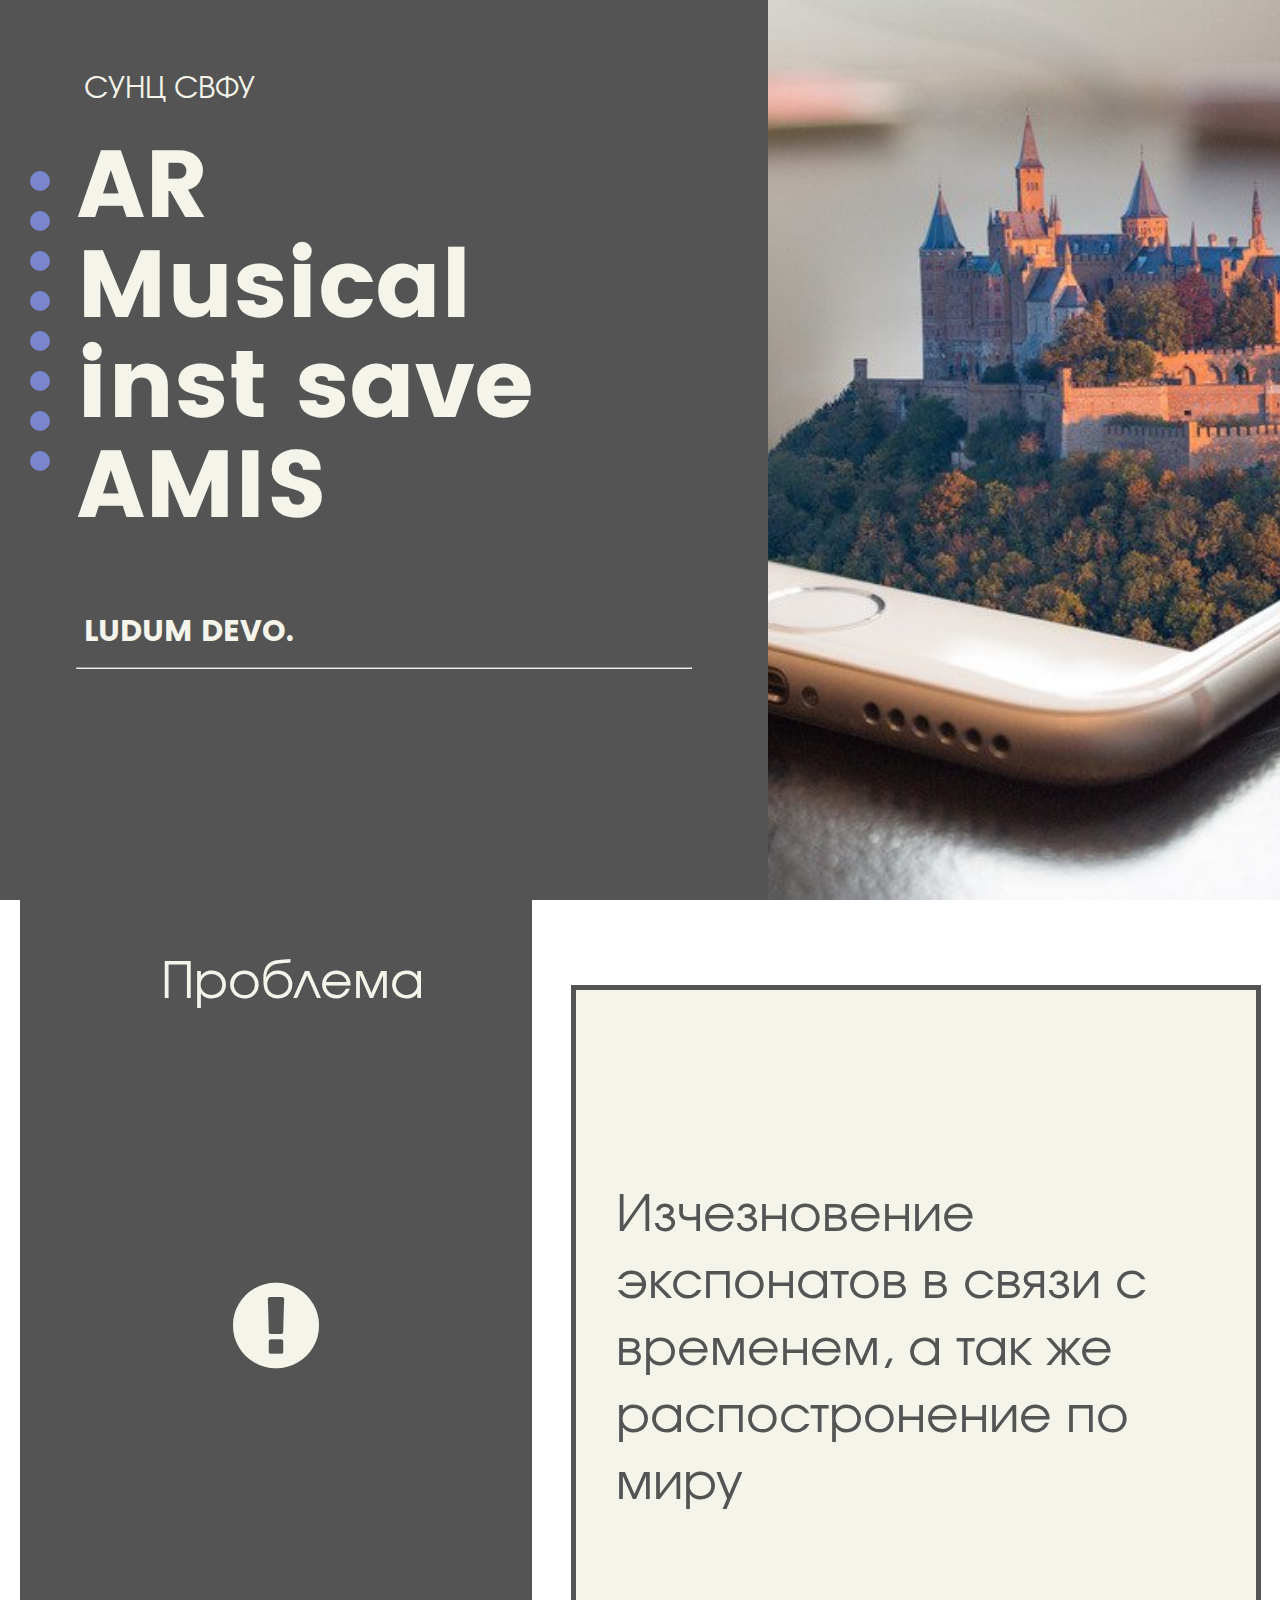
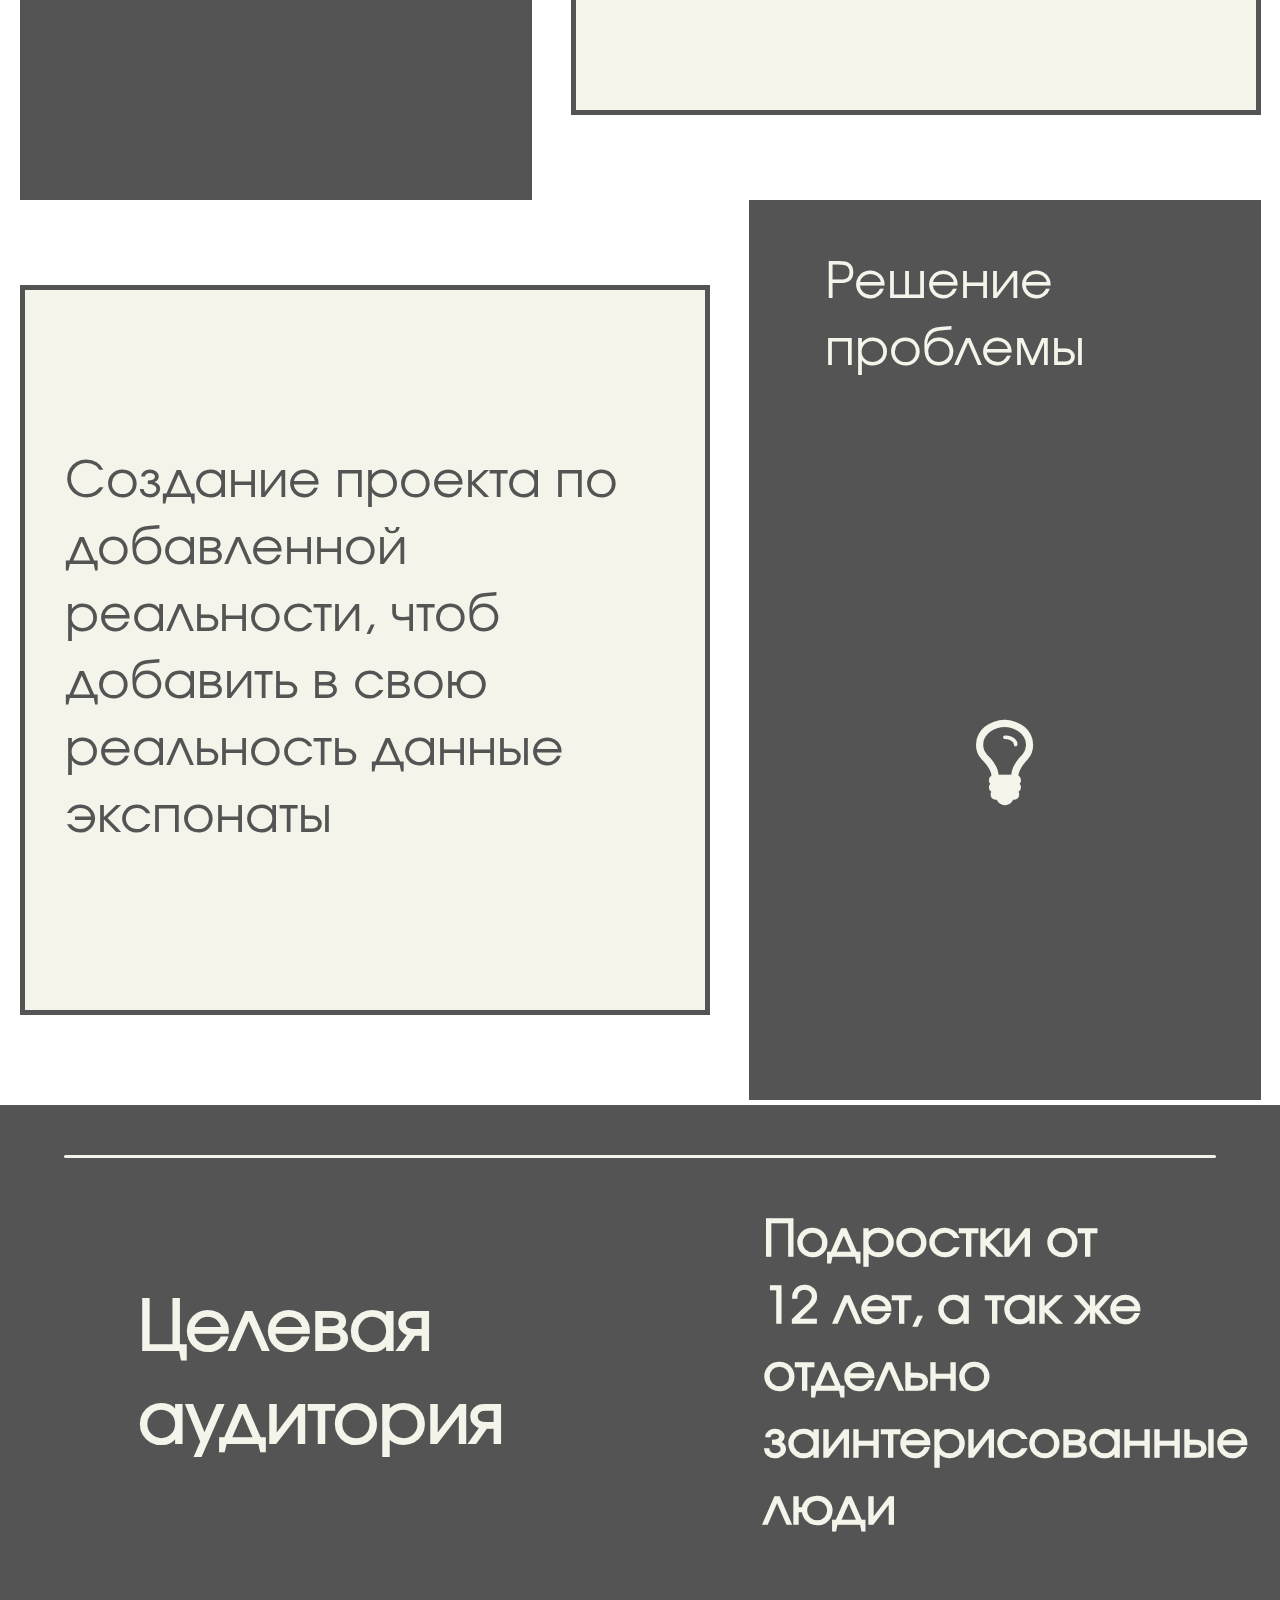
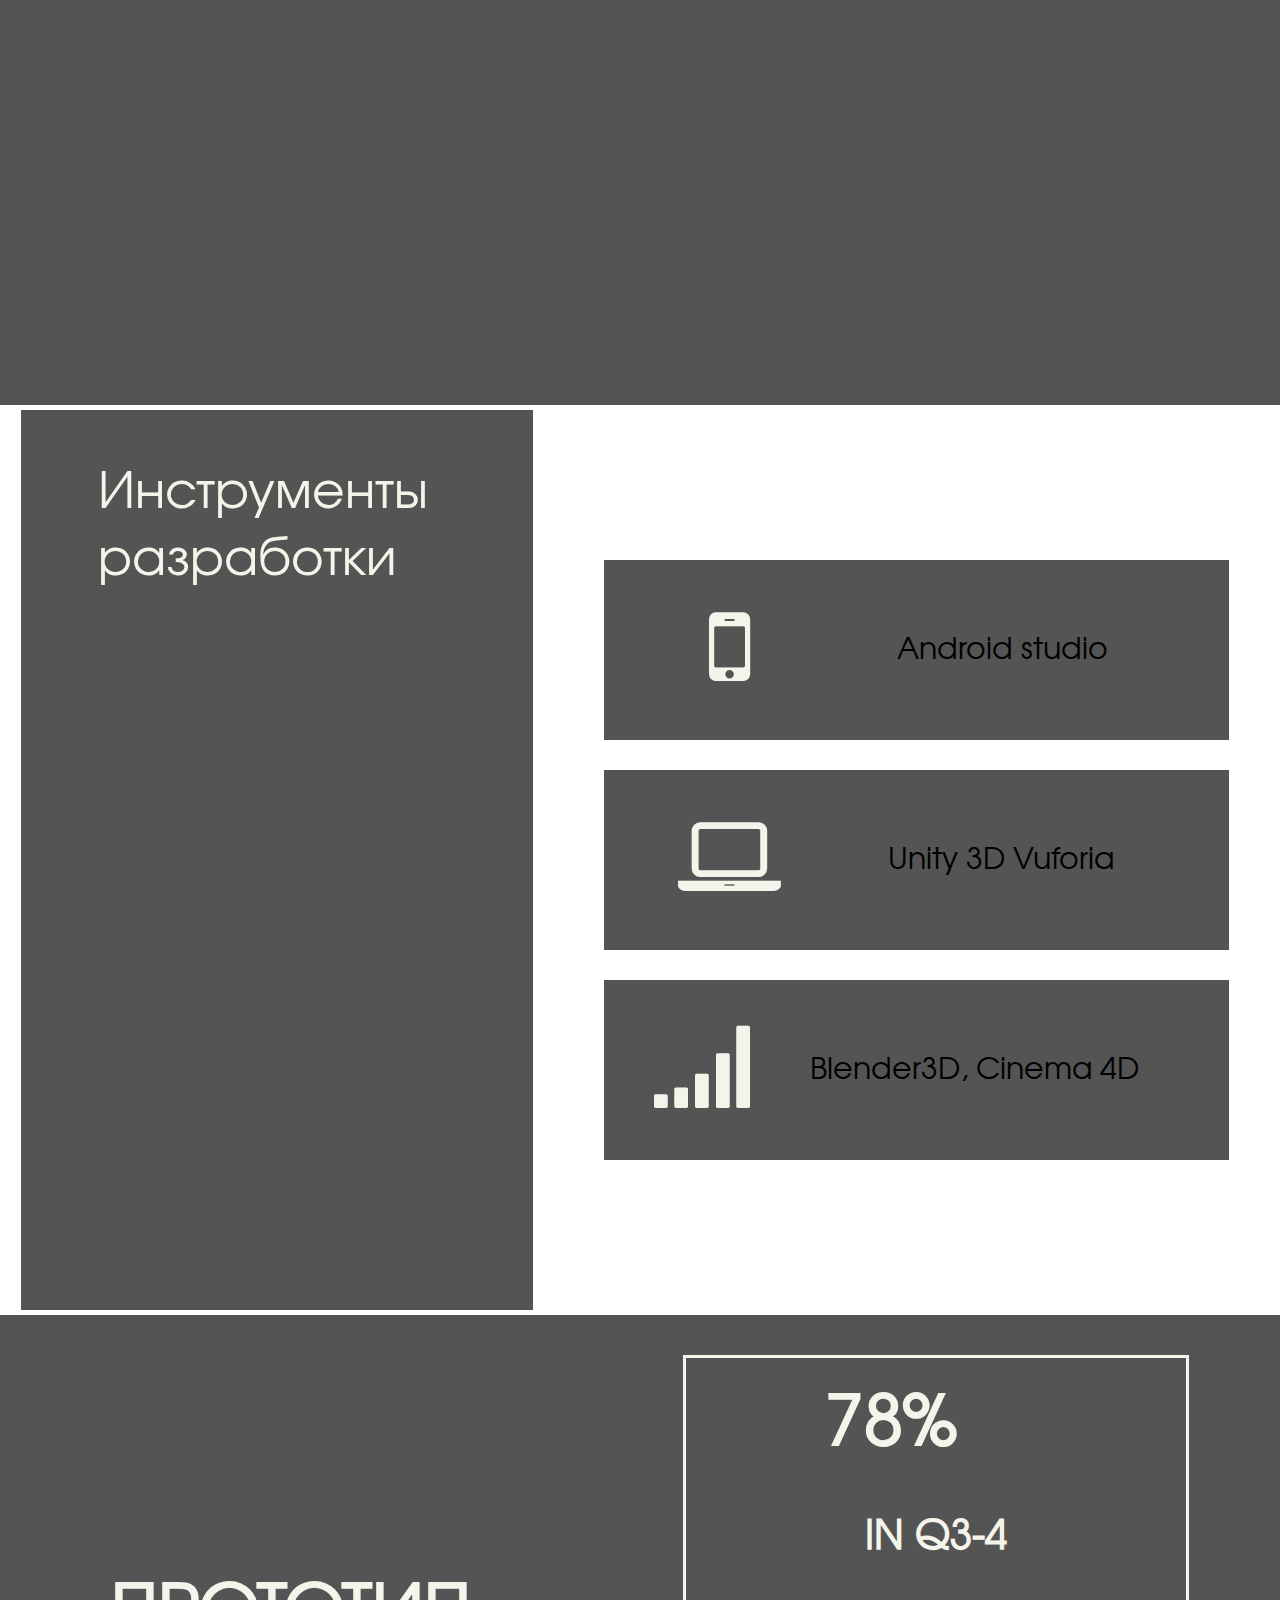
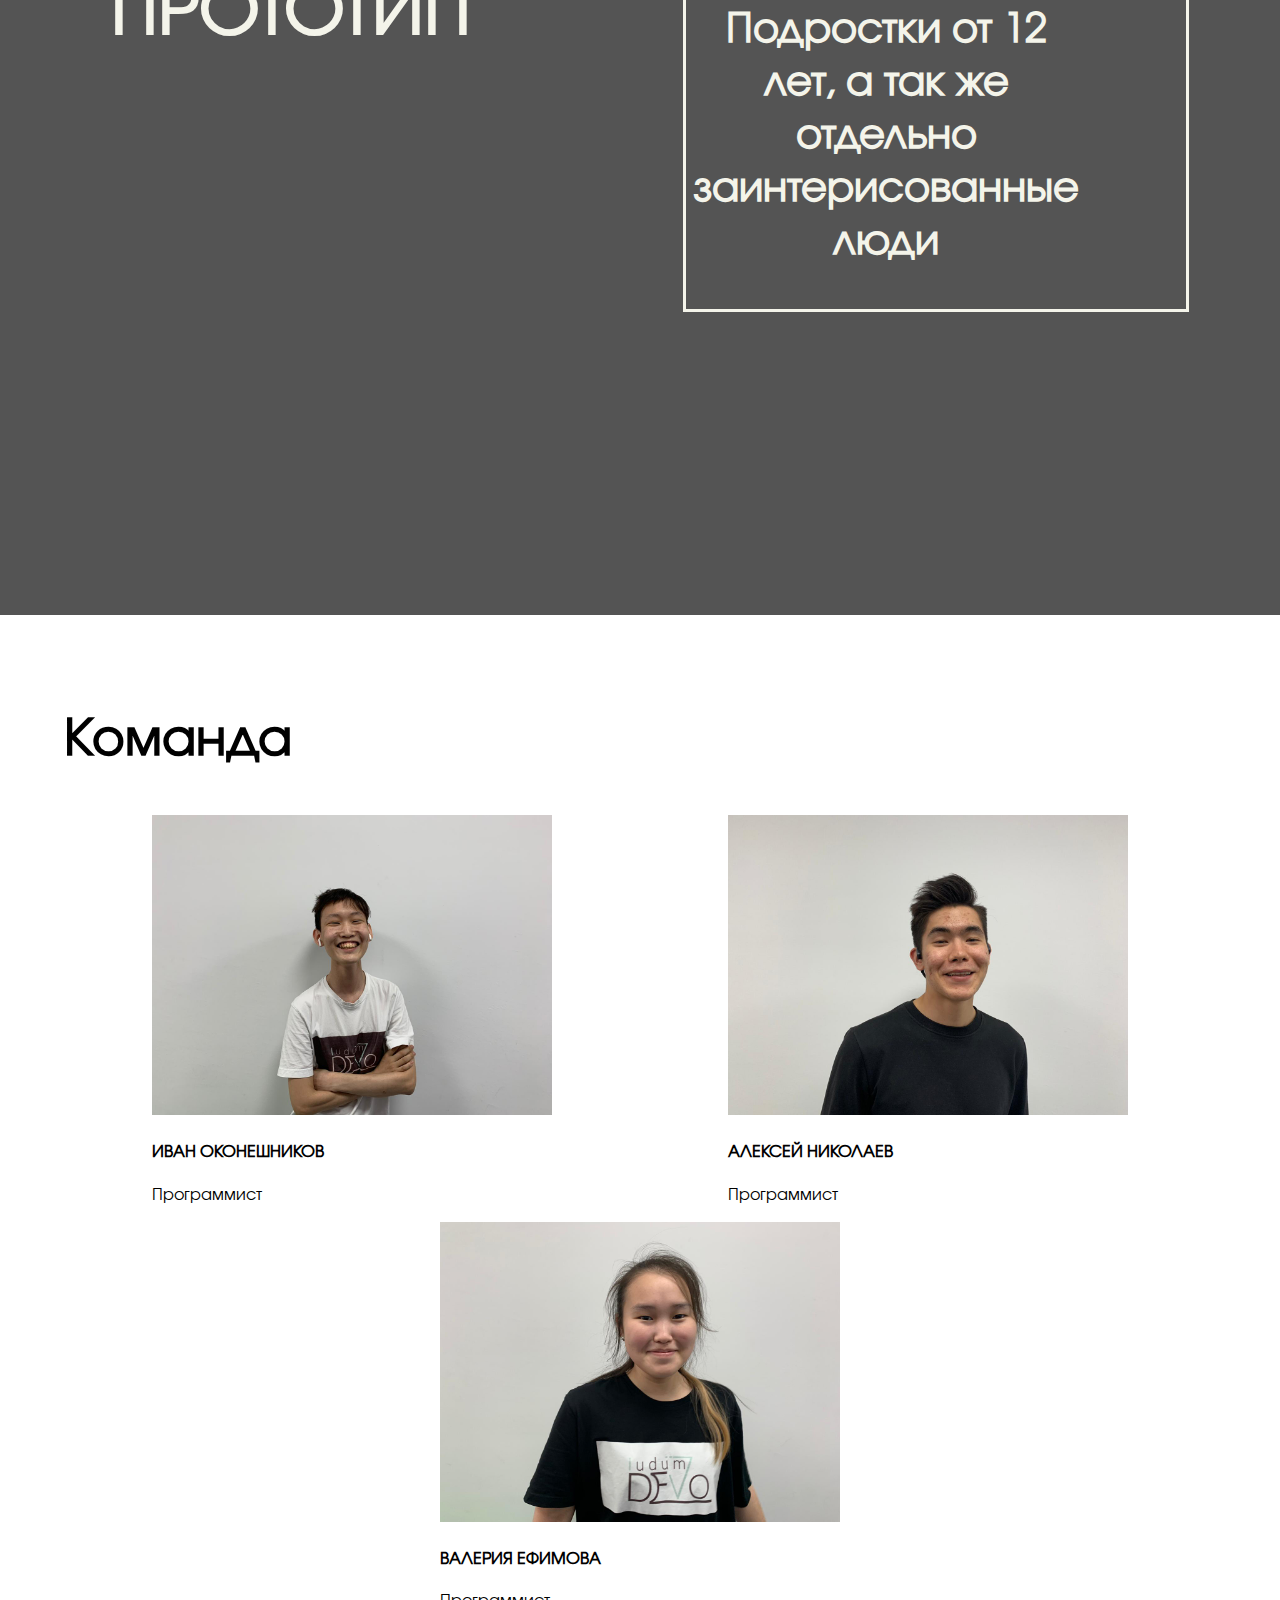
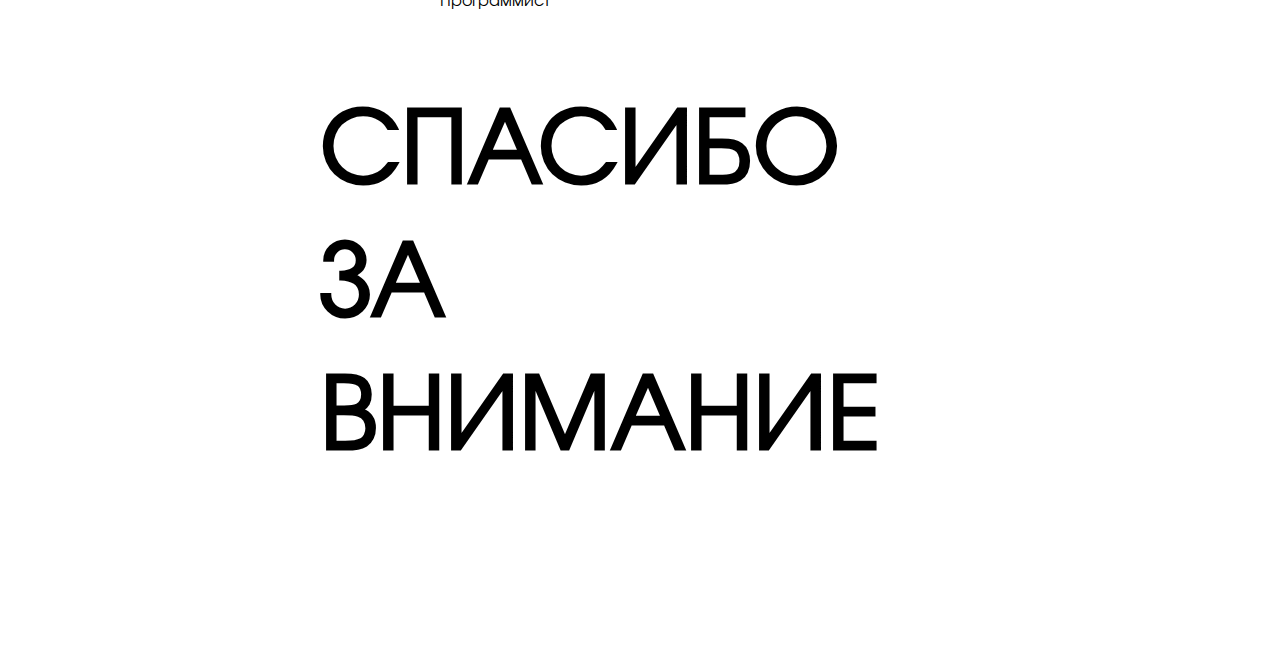
==== index.html @ 3283ed9b "Add files via upload" ====
<!DOCTYPE html>
<html lang="en">
<head>
	<meta charset="UTF-8">
	<link rel="stylesheet" href="oynski.css">
	<link href="https://stackpath.bootstrapcdn.com/font-awesome/4.7.0/css/font-awesome.min.css" rel="stylesheet">
	<title>Document</title>
</head>
<body>
	<header id="page1">
	   <div class="first_container" >
		<p>СУНЦ СВФУ</p>
        <h1>AR Musical inst save AMIS</h1>
        <h4>LUDUM DEVO.</h4>
        <hr>
       </div>
       <div class="big_image">
       </div>
	</header>
	<section id="page2">
		<div class="second_container" ><p>Проблема</p>
		<i class="fa signal fa-exclamation-circle" aria-hidden="true"></i>
	    </div>
		<div class="three_container" >Изчезновение экспонатов в связи с временем, а так же распостронение по миру</div>
	</section>
	
	<section id="page3">
		<div class="three_container" >Создание проекта по добавленной реальности, чтоб добавить в свою реальность данные экспонаты</div>
		<div class="second_container" ><p>Решение проблемы</p>
		 <i class="fa  fa-lightbulb-o" aria-hidden="true"></i>
	    </div>
	</section>
	<article id="page4">
	 <div class="flex-container">
	 	<div class="line"></div>
		<h2>Целевая аудитория</h2>
		<p>Подростки от 12 лет, а так же отдельно заинтерисованные люди</p>
	 </div>
	</article>
	<section id="page5">
	 <div class="second_container" ><p>Инструменты разработки</p></div>
	 <div class="four_container" >
	  <div class="block"><i class="fa fa-mobile" aria-hidden="true"></i><p>Android studio</p></div>
	  <div class="block"><i class="fa fa-laptop" aria-hidden="true"></i><p>Unity 3D Vuforia</p></div>
	  <div class="block"><i class="fa fa-signal" aria-hidden="true"></i><p>Blender3D, Cinema 4D</p></div>
	 </div>
	</section>
	<article id="page6">
	 <div class="flex-container">
		<h2>ПРОТОТИП</h2>
      <div class=" prototip" >
      	 <h2 align="center">78%</h2>
      	 <h3 align="center">IN Q3-4</h3>
		<p align="center">Подростки от 12 лет, а так же отдельно заинтерисованные люди</p>
	 </div>
	</article>
	<aside id="page7" class="flex-container">
		<div class="fotobox">
			<h2>Команда</h2>
		<div class="flex-container itemfoto">
			<div class="fototext">
			<div class="fotogrey"><img src="ivan.jpeg" alt=""></div>
			<div> <h4>ИВАН ОКОНЕШНИКОВ</h4>
             <p>Программист</p>
			 </div>
			</div>
			<div class="fototext">
			<div class="fotogrey"><img src="leha.jpeg" alt=""></div>
			<div><h4>АЛЕКСЕЙ НИКОЛАЕВ</h4><p>Программист</p></div>
		</div>
		<div class="fototext">
			<div class="fotogrey"><img src="lera.jpeg" alt=""></div>
			<div><h4>ВАЛЕРИЯ ЕФИМОВА</h4><p>Программист</p></div></div>
		</div>
		</div>
	</aside>
	<nav>
      <ul>
        <li><a href="#page1"><div></div></a></li>
        <li><a href="#page2"><div></div></a></li>
        <li><a href="#page3"><div></div></a></li>
        <li><a href="#page4"><div></div></a></li>
        <li><a href="#page5"><div></div></a></li>
        <li><a href="#page6"><div></div></a></li>
        <li><a href="#page7"><div></div></a></li>
        <li><a href="#page8"><div></div></a></li>
      </ul>
    </nav>
     <footer id="page8">
     	<h5>спасибо за внимание</h5>
     </footer>
</body>
</html>
---- oynski.css ----
@font-face{
	font-family: "Poppins";
	src:url("Poppins-Bold.ttf") 
}
@font-face{
	font-family: "Evolventa";
	src: url(10359.ttf)
}
html{

	scroll-behavior: smooth;
}
body{
	padding: 0;
	margin:0;
	font-family:"Evolventa", "Poppins";
	scroll-behavior: smooth;
}
.flex-container{
	display: flex;
	justify-content:space-around;
	align-items: center;
	flex-wrap: wrap;
}
nav ul{
	display: block;
	position: fixed;
    top:15%;
    left:-10px;
    list-style: none
}
ul li a div{
	margin:20px 0;
 height:20px;
 width:20px;
 background:#7986cb;
 border-radius: 50%; 
 transition: 0.3s;
}

ul li a div:hover{
 transform: scale(1.3);
}
.first_container{
	width:60%;
	min-height:100vh;
	float:left;
	background: #545454;
	color:#f4f4ea;

}
.big_image{
	width:40%;
	min-height:100vh;
	float:right;
	background: url(screen.jpg) no-repeat;
	background-size: cover;
	background-position: 50% 50%
}
.first_container p{
	font-size:30px;
		margin-left: 11%;
		margin-top:9%;
		font-family: "Evolventa";
 animation:2.3s shadow ease-in-out forwards ;
}
.first_container h1{
	margin-top:0;
	margin-left: 10%;
	width:70%;
	font-size:95px;
	font-weight: bold;
	font-family: "Poppins";
	line-height: 100px;
 animation:2.3s shadow ease-in-out forwards ;
}
.first_container h4{
	font-size:30px;
		margin-left: 11%;
		margin-top:9%;
		font-family: "Poppins";
 animation:2.3s shadow ease-in-out forwards ;
}
hr{
	margin-top:-30px;
	width: 80%
}
@keyframes shadow{
	0%{
		text-shadow: 0;
	}
	100%{
		text-shadow:-10px 10px 5px black 
	}
}
section{
	display: flex;
	justify-content: space-around;
	align-items: center;
	clear: both;
	height:100vh;
}
.second_container{ 
	display: flex;
	justify-content: center;
	align-items: flex-start;
	flex-wrap: wrap;
	height:100vh;
	width:40%;
	color: #f4f4ea;
	font-size: 50px;
	background: #545454;
} 
.signal{
	position: relative;
	top:400px;
	right:170px;
}
.second_container p {
	margin-left:15%;
}
.three_container{
	padding-left :40px;
	display: flex;
	justify-content: center;
	align-items: center;
	height:80vh;
	width:50%;
	background: #f4f4ea;
	border:solid 5px  #545454;
	font-size: 50px;
	color:#545454;
}
article{
	height:100vh;
	margin:5px 0;
	background: #545454;
	justify-content: space-around;
}
article .line{
	background: #f4f4ea;
	width:90%;
	height: 3px;
	margin-top:50px;
	border-radius: 100px
}
article h2{
	margin: 20px;
	padding: 0;
	font-size:70px;
	width:370px;
	color:#f4f4ea;
}
article p{
	font-size:50px;
	font-weight: bold;
	width: 400px;
	color:#f4f4ea;
}
.four-container{
	padding-left :40px;
	display: flex;
	justify-content: center;
	align-items: center;
	height:80vh;
	width:50%;
	background: #f4f4ea;
	border:solid 5px  #545454;
	font-size: 50px;
	color:#545454;
}
.block{
	background:#545454;
	display: flex;
    justify-content: space-around;
    align-items: center;
    padding: 40px 90px;
    margin:30px;
}
.block p{
	font-size:30px;
}
.four_container .fa{
	transform: scale(6);
	margin-right:100px;
	color:#f4f4ea;
	animation: move1 ease-in-out infinite 2s;
}
.fa{
transform: scale(2);
	color:#f4f4ea;
	margin-bottom: 10px;
	animation: move1 ease-in-out infinite 2s;
}

@keyframes move1 {
	0%,100%{
		transform: scale(6) translateY(-1px); 
	}
	50%{
		transform: scale(6) translateY(1px); 
	}
}
.prototip{
	padding:  0;
	margin-top:40px;
	background: #545454;
	border:solid 3px #f4f4ea;
	flex-wrap: wrap;
	color:#f4f4ea;
	width:500px;
}
.prototip h3{
	font-size: 40px
}
.prototip p{
	font-size: 40px
}
aside{
	height:100vh;
}
.fotobox{
	height:90vh;
	width:90%;
}
.fotobox h2{
	font-size: 50px
}
.itemfoto{
	width:100%;
}
.fotogrey img{
	height:300px;
}
footer{
	display: flex;
	justify-content: center;
	align-items: center;

}
h5{
	font-size: 100px;
	text-transform: uppercase;
    width:50%;
}
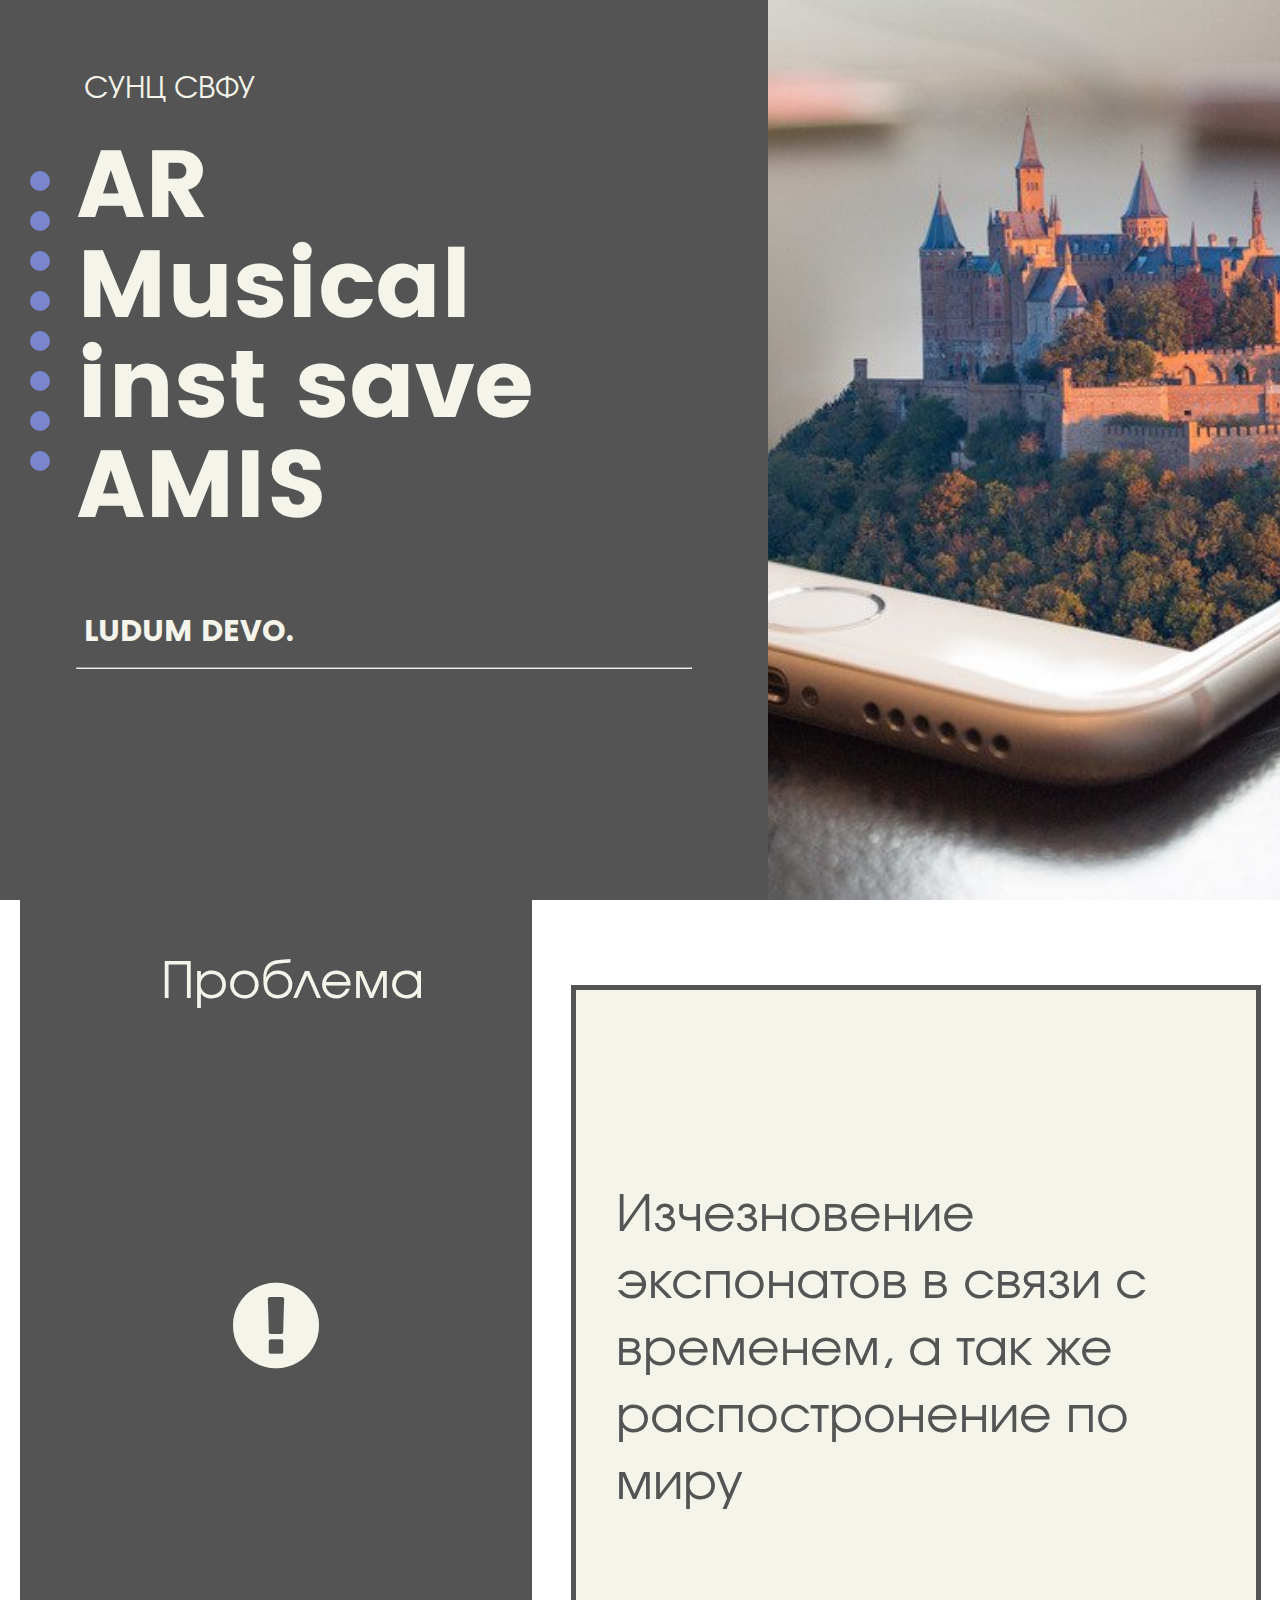
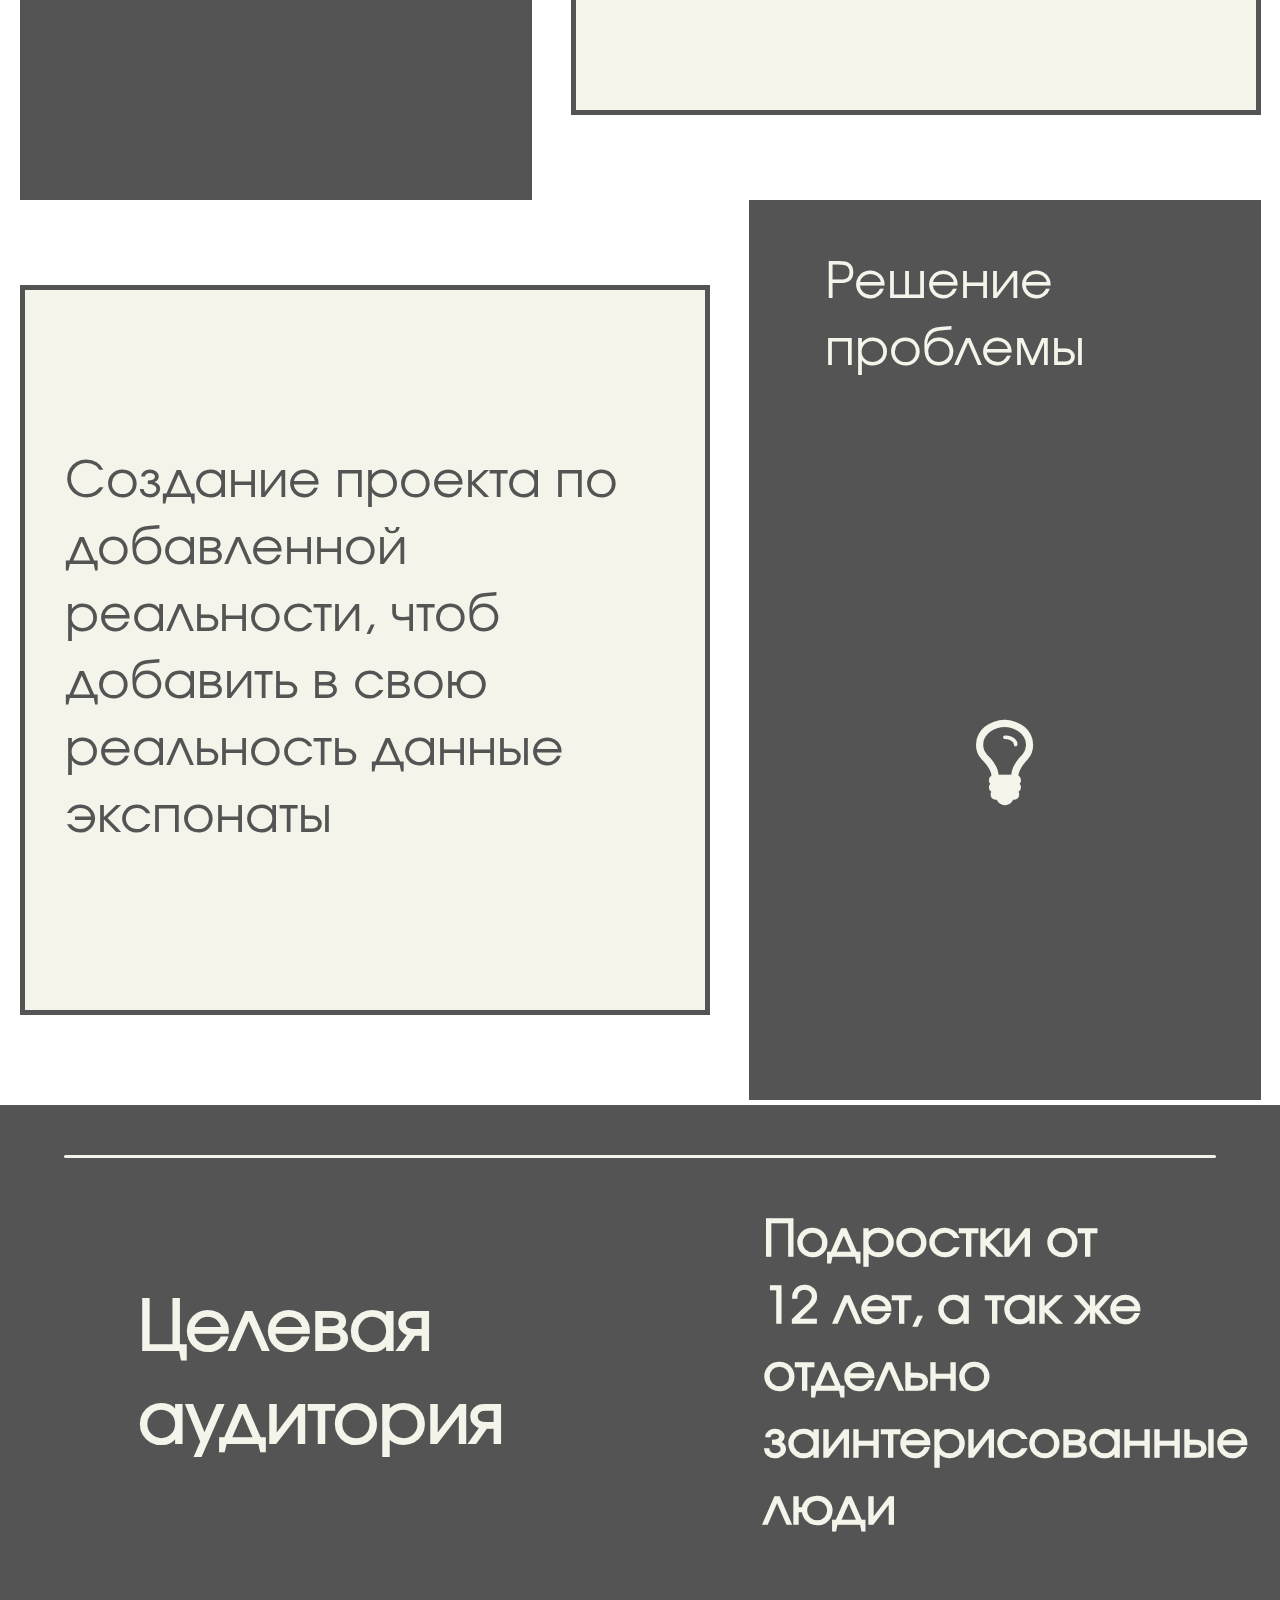
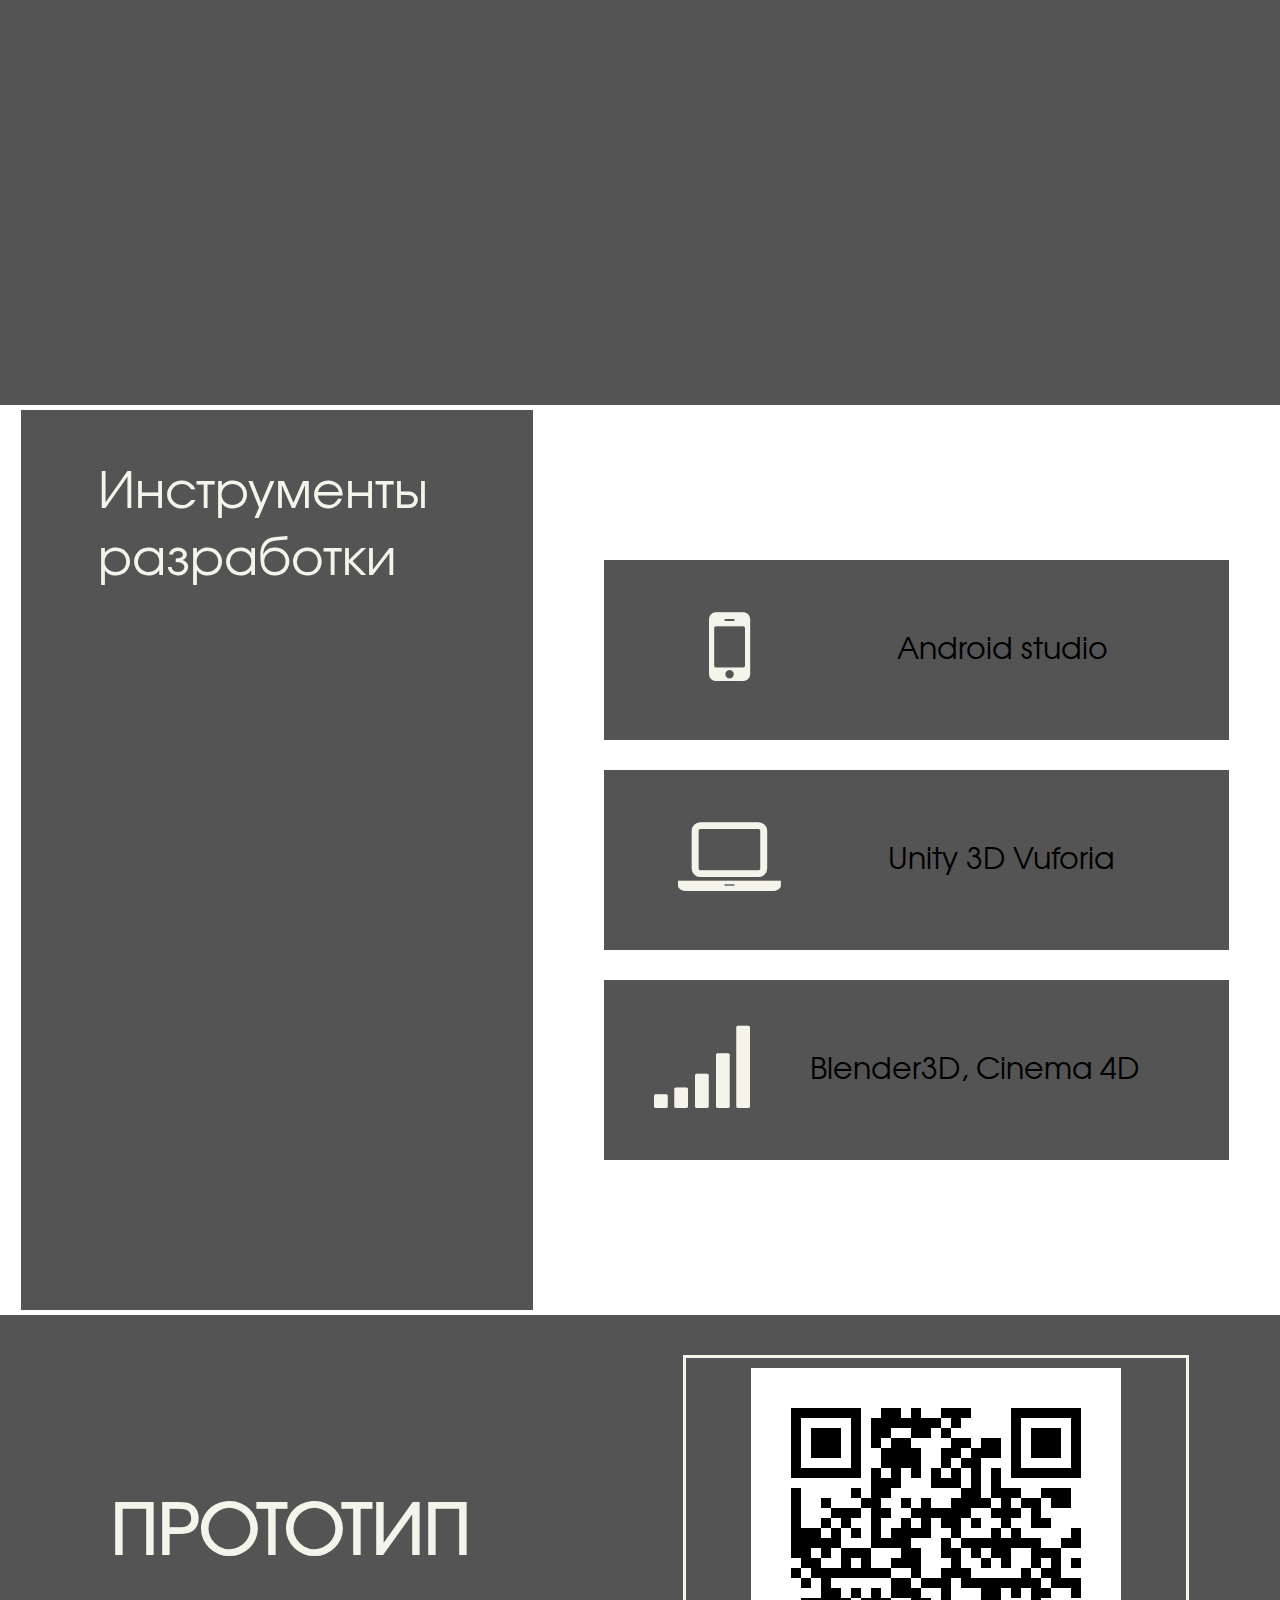
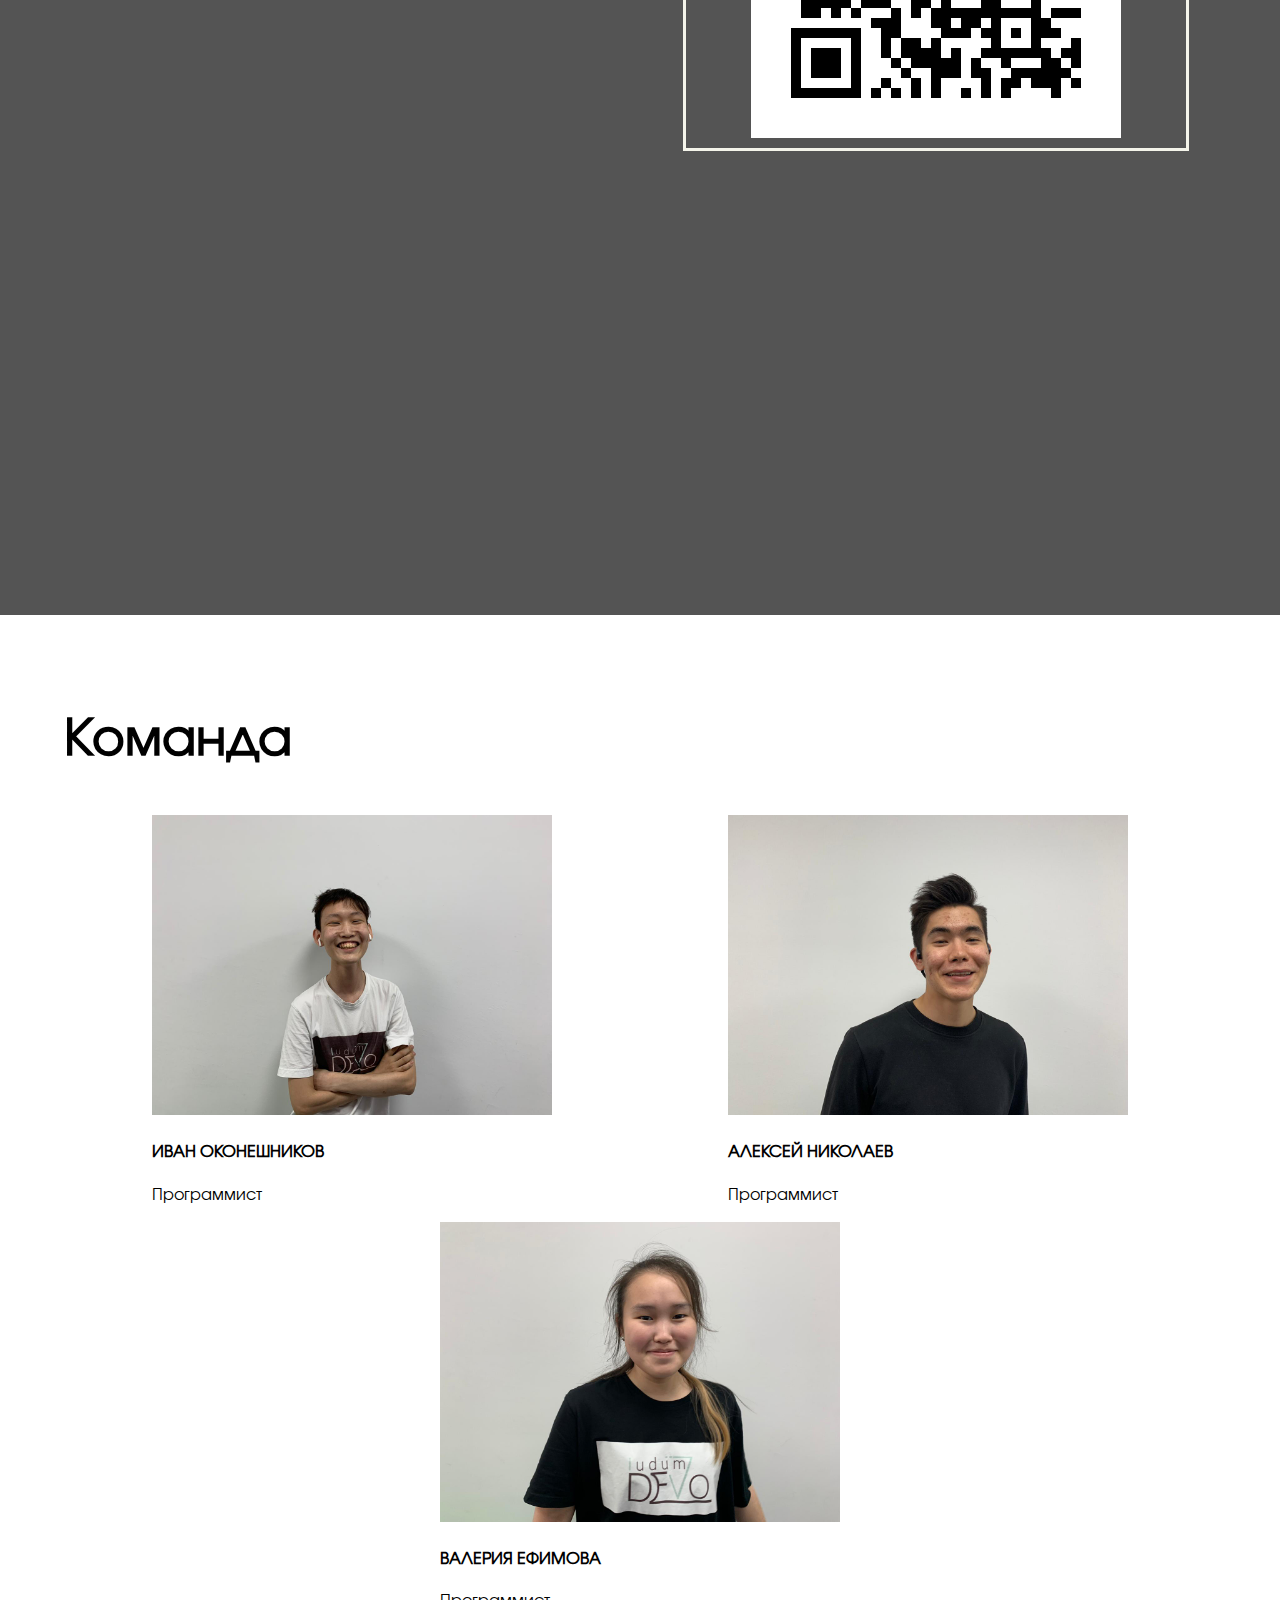
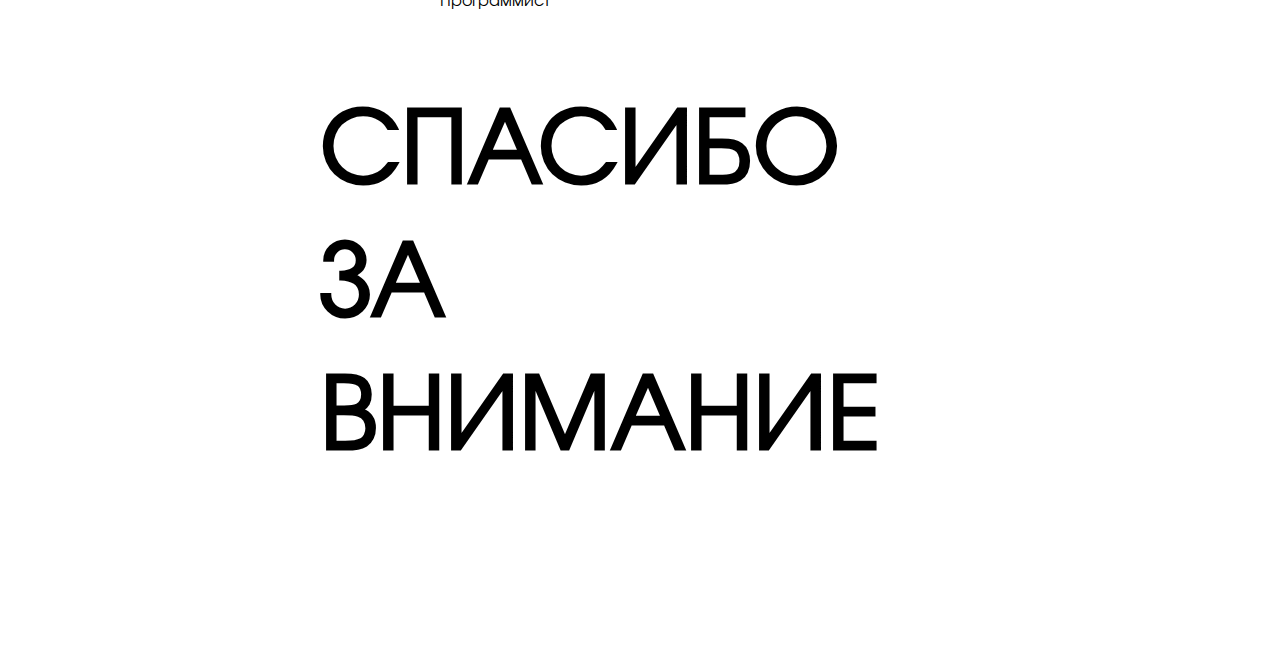
==== commit 1d000d46: "Add files via upload" ====
--- a/index.html
+++ b/index.html
@@ -49,10 +49,8 @@
 	 <div class="flex-container">
 		<h2>ПРОТОТИП</h2>
       <div class=" prototip" >
-      	 <h2 align="center">78%</h2>
-      	 <h3 align="center">IN Q3-4</h3>
-		<p align="center">Подростки от 12 лет, а так же отдельно заинтерисованные люди</p>
-	 </div>
+        <img src="qr-code.gif"  alt="quar-код">
+   </div>
 	</article>
 	<aside id="page7" class="flex-container">
 		<div class="fotobox">
--- a/oynski.css
+++ b/oynski.css
@@ -202,7 +202,10 @@
 	}
 }
 .prototip{
-	padding:  0;
+	display: flex;
+	justify-content: center;
+	align-items: center;
+	padding:  10px 0;
 	margin-top:40px;
 	background: #545454;
 	border:solid 3px #f4f4ea;
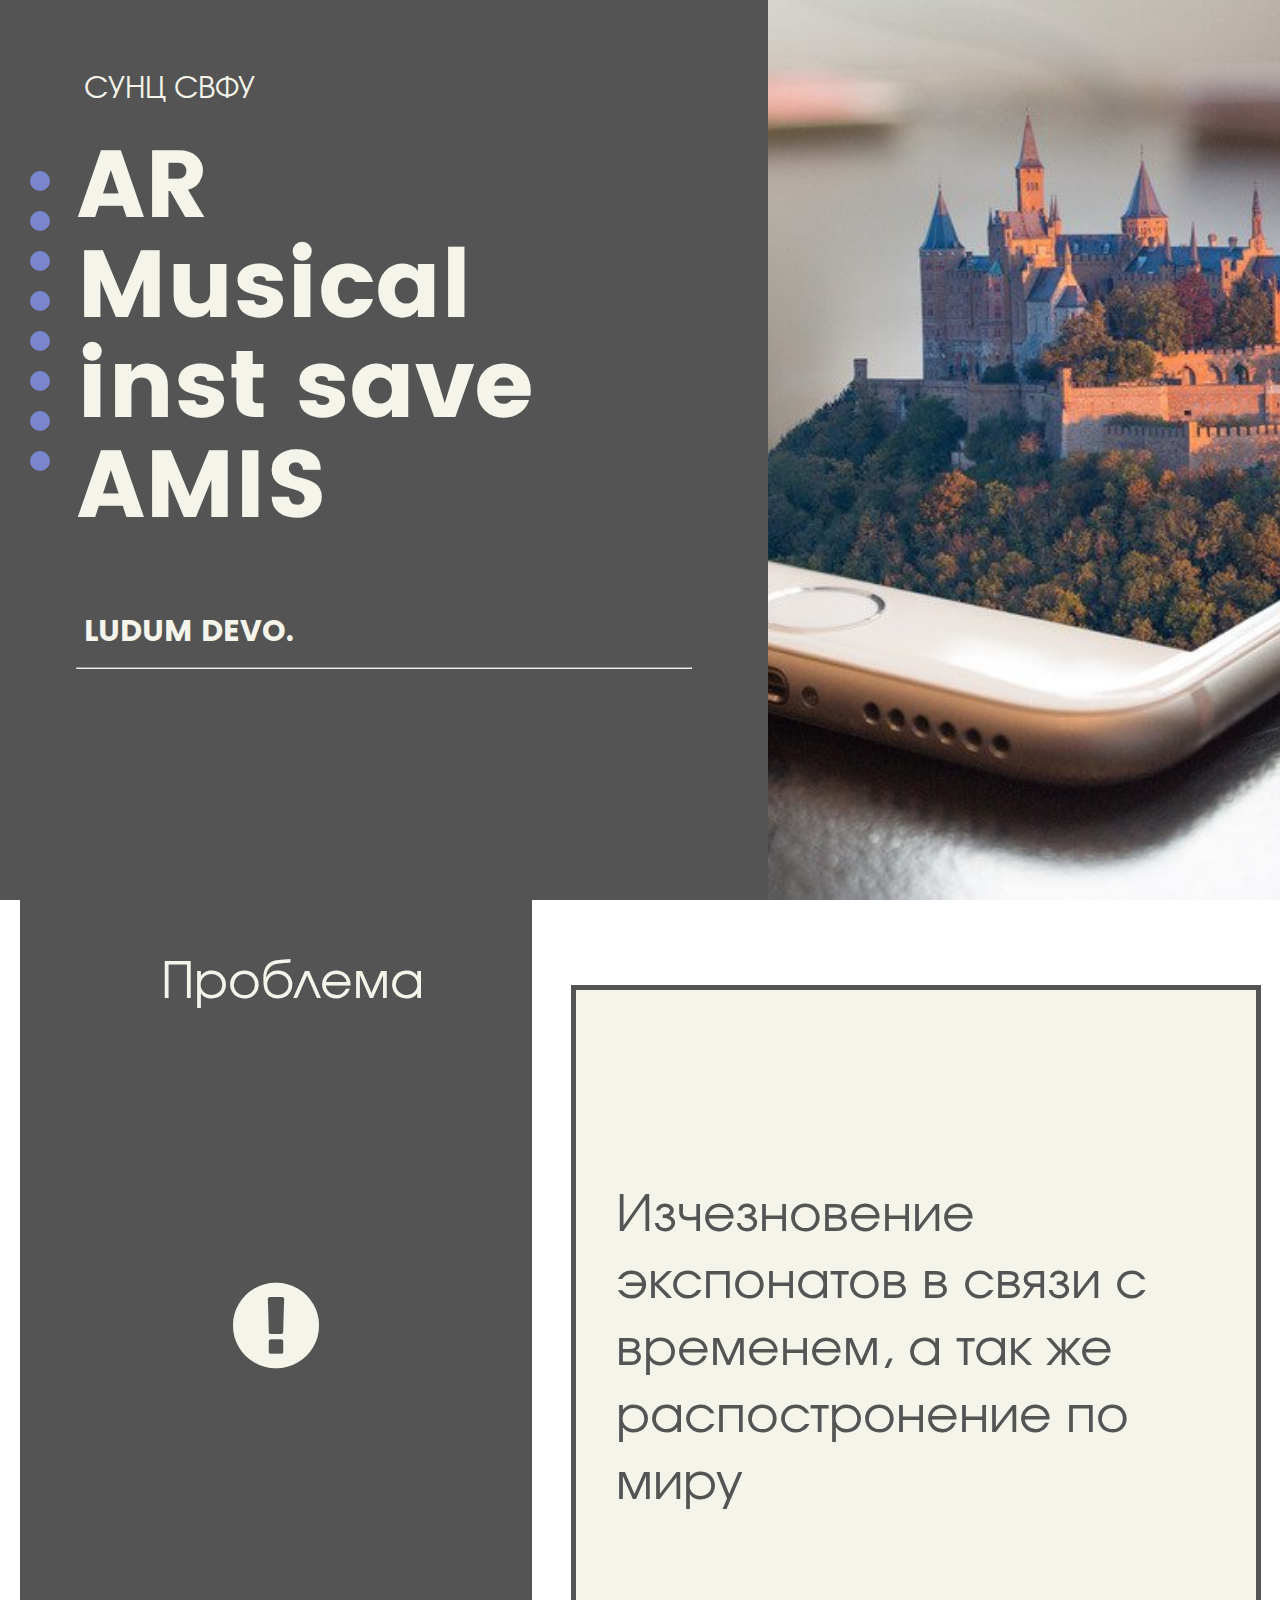
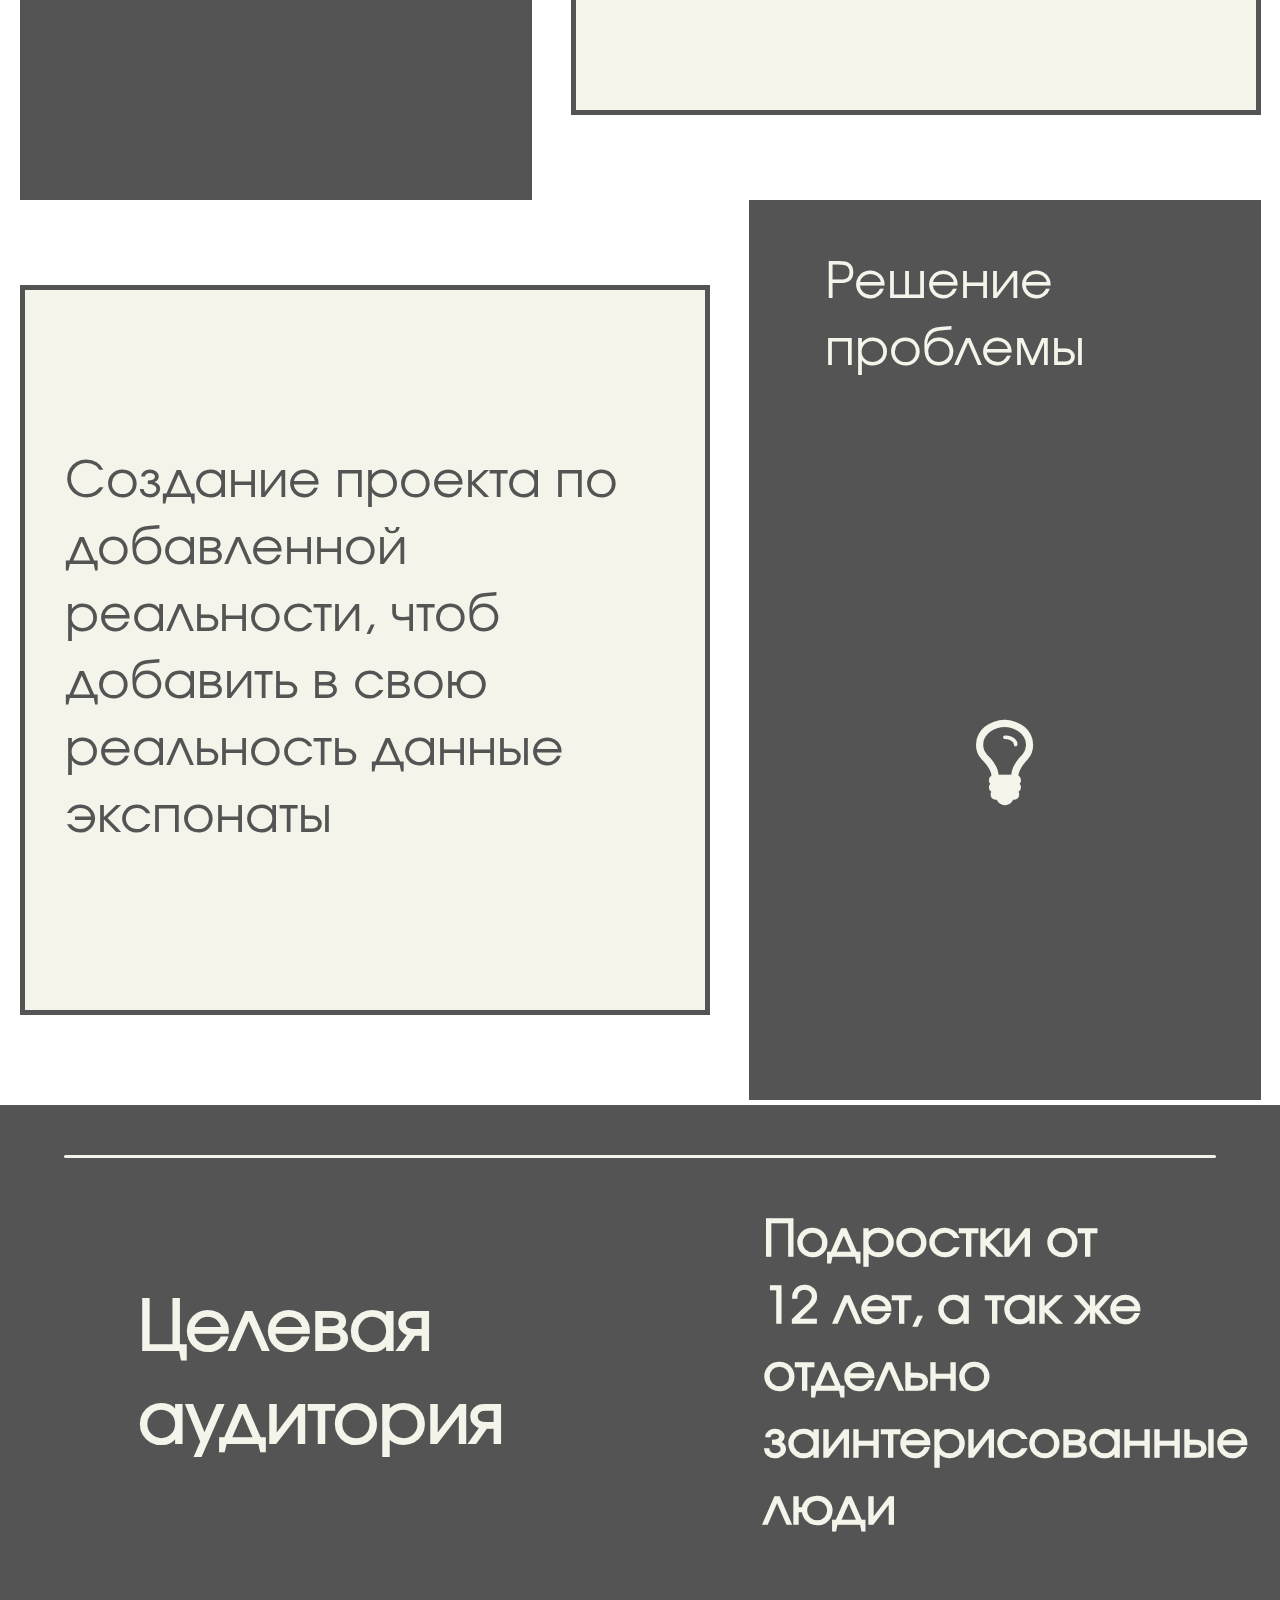
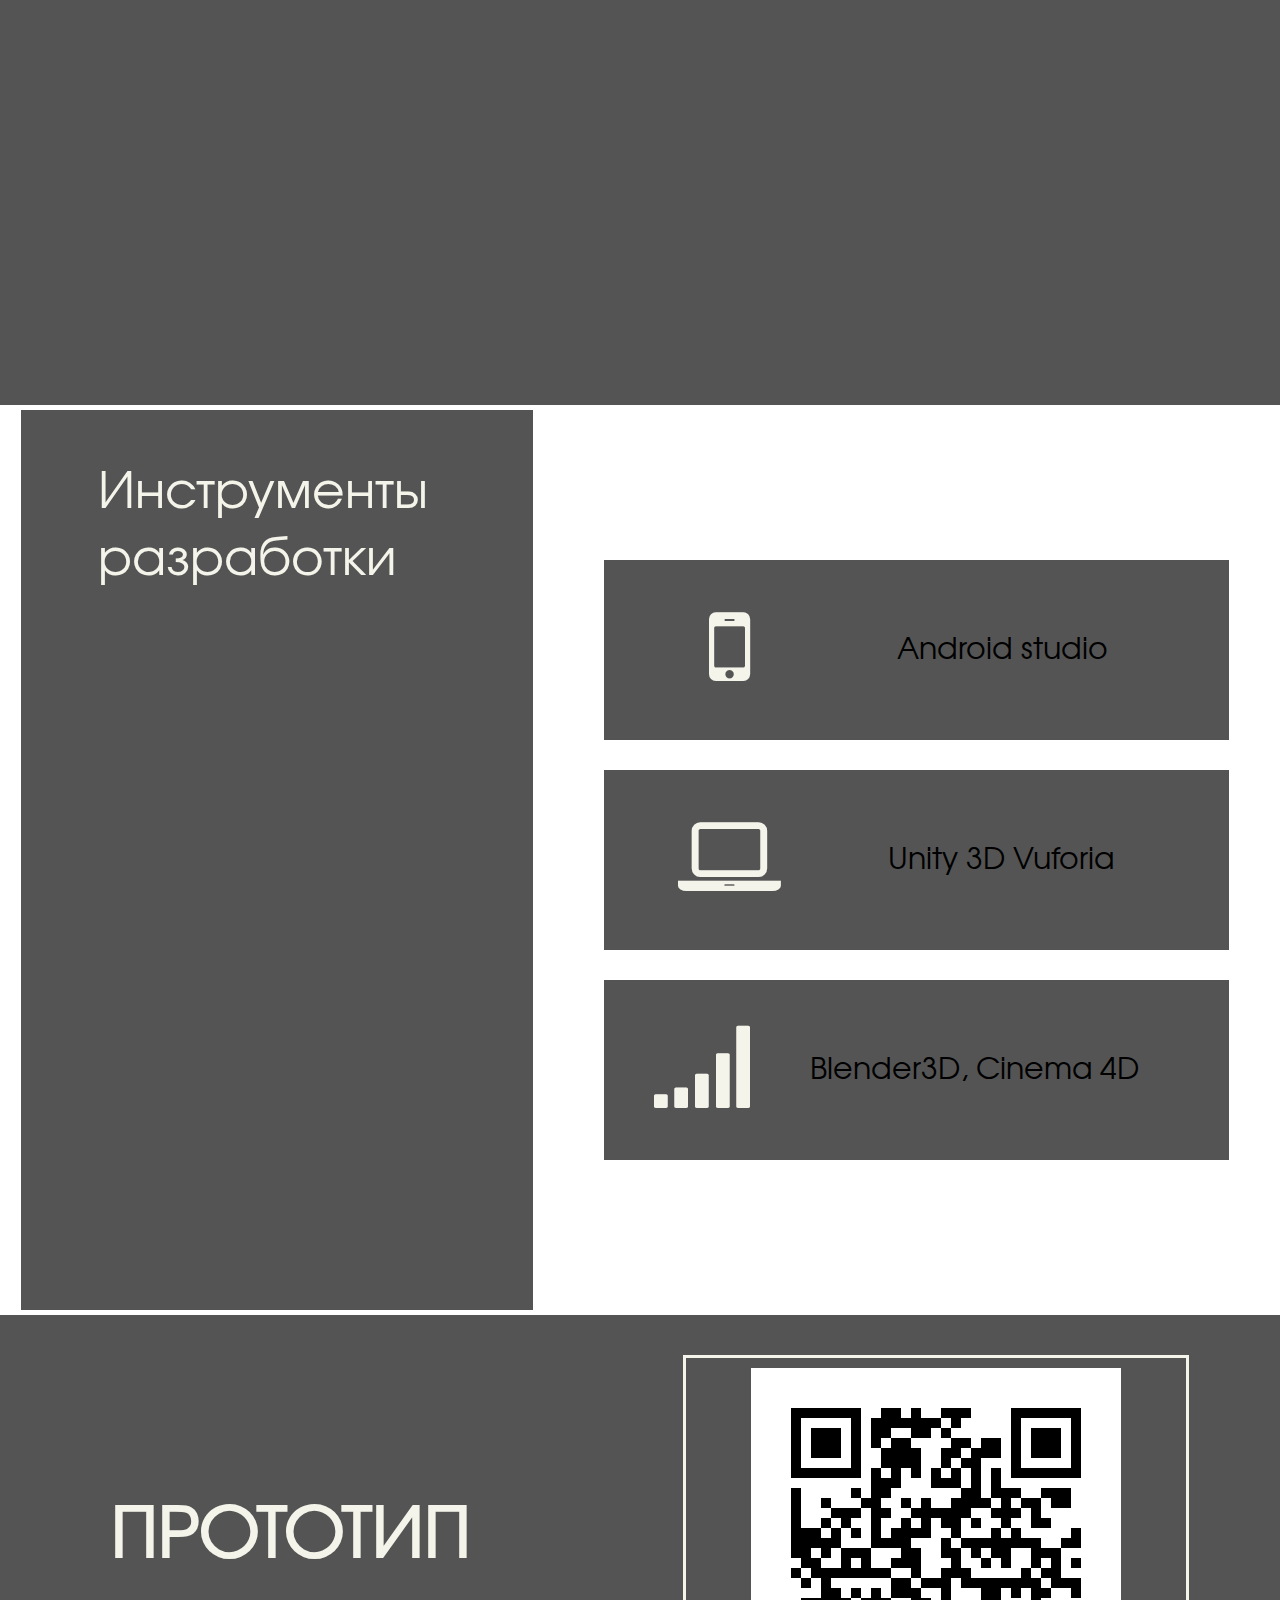
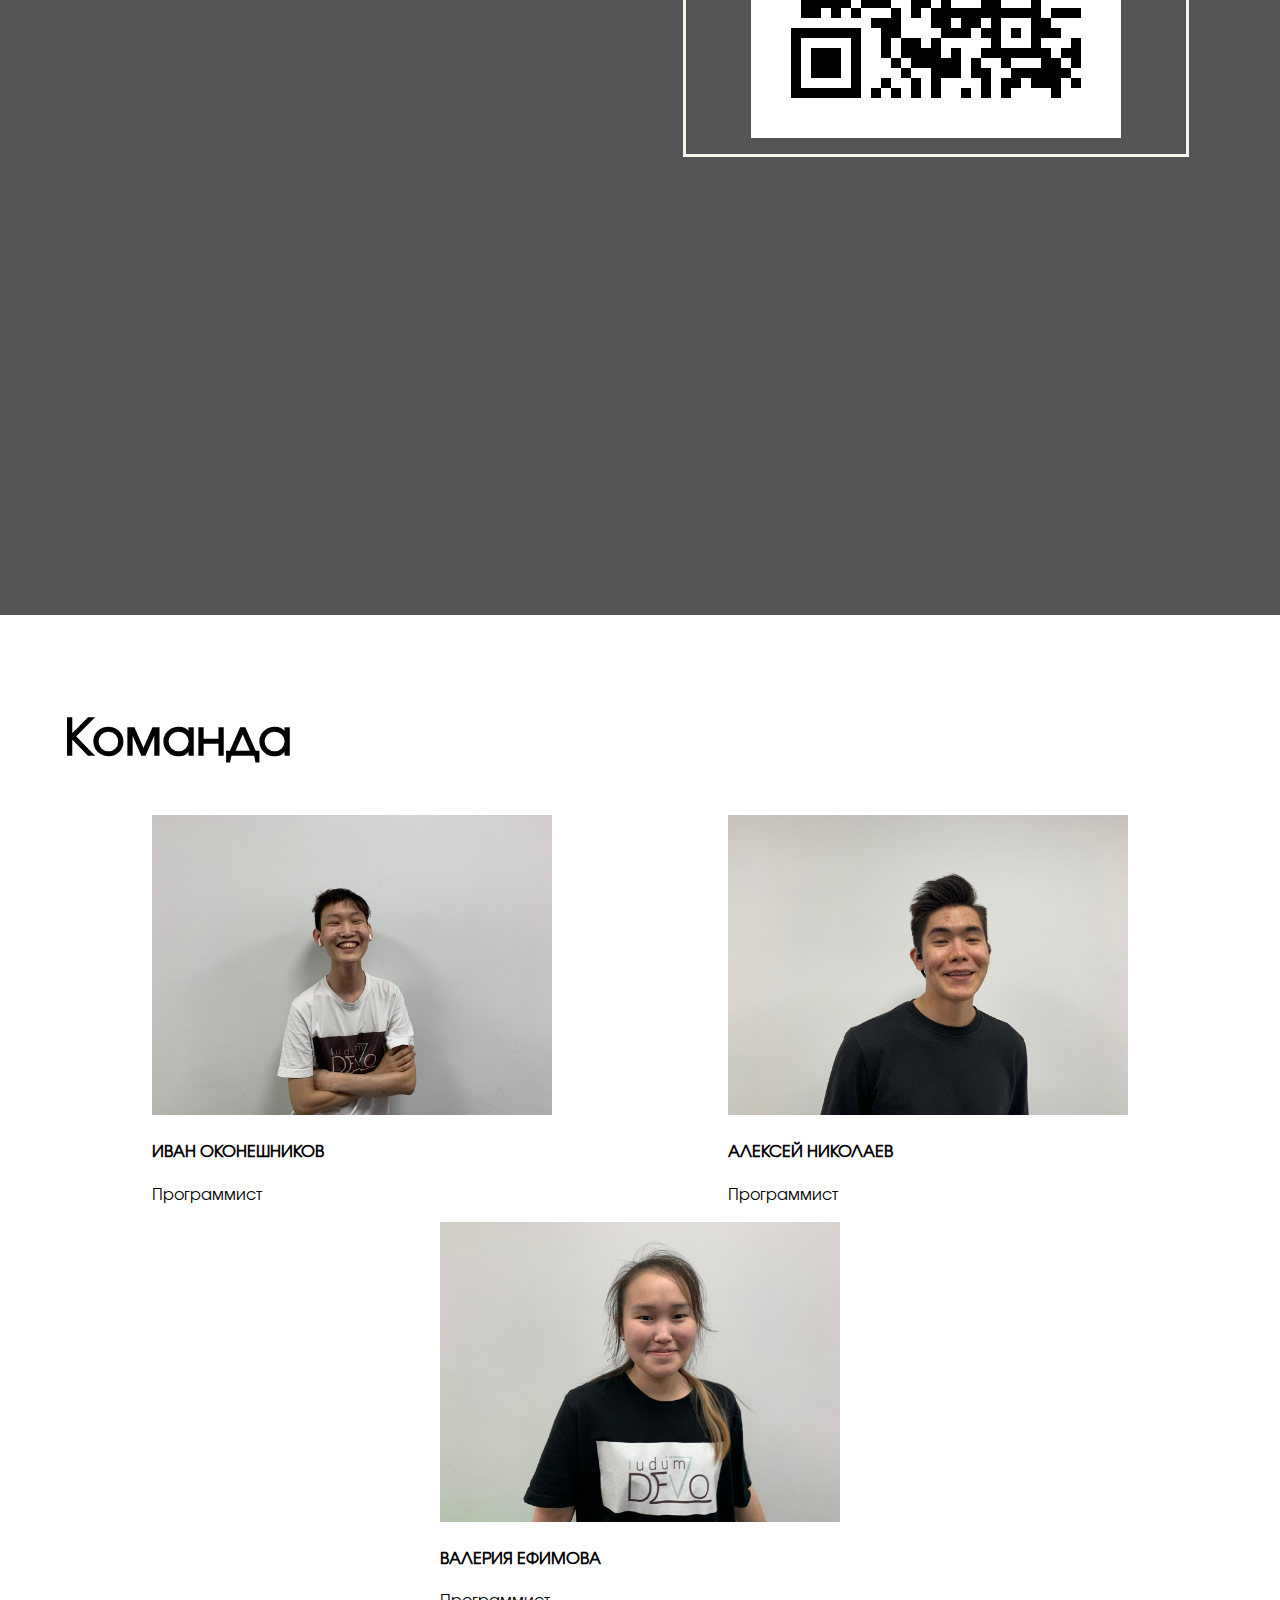
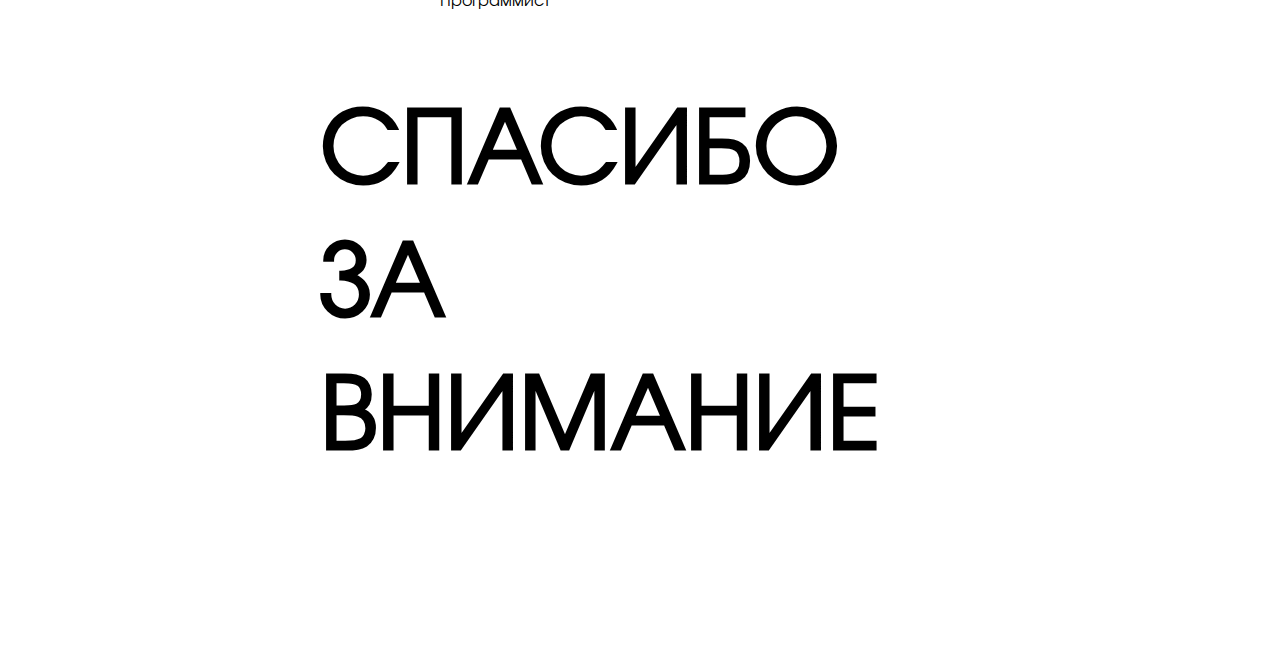
==== commit 4cc272ea: "Add files via upload" ====
--- a/index.html
+++ b/index.html
@@ -49,7 +49,7 @@
 	 <div class="flex-container">
 		<h2>ПРОТОТИП</h2>
       <div class=" prototip" >
-        <img src="qr-code.gif"  alt="quar-код">
+        <a href="https://happysttt.github.io/amis1/"><img src="qr-code.gif"  alt="quar-код"></a>
    </div>
 	</article>
 	<aside id="page7" class="flex-container">
